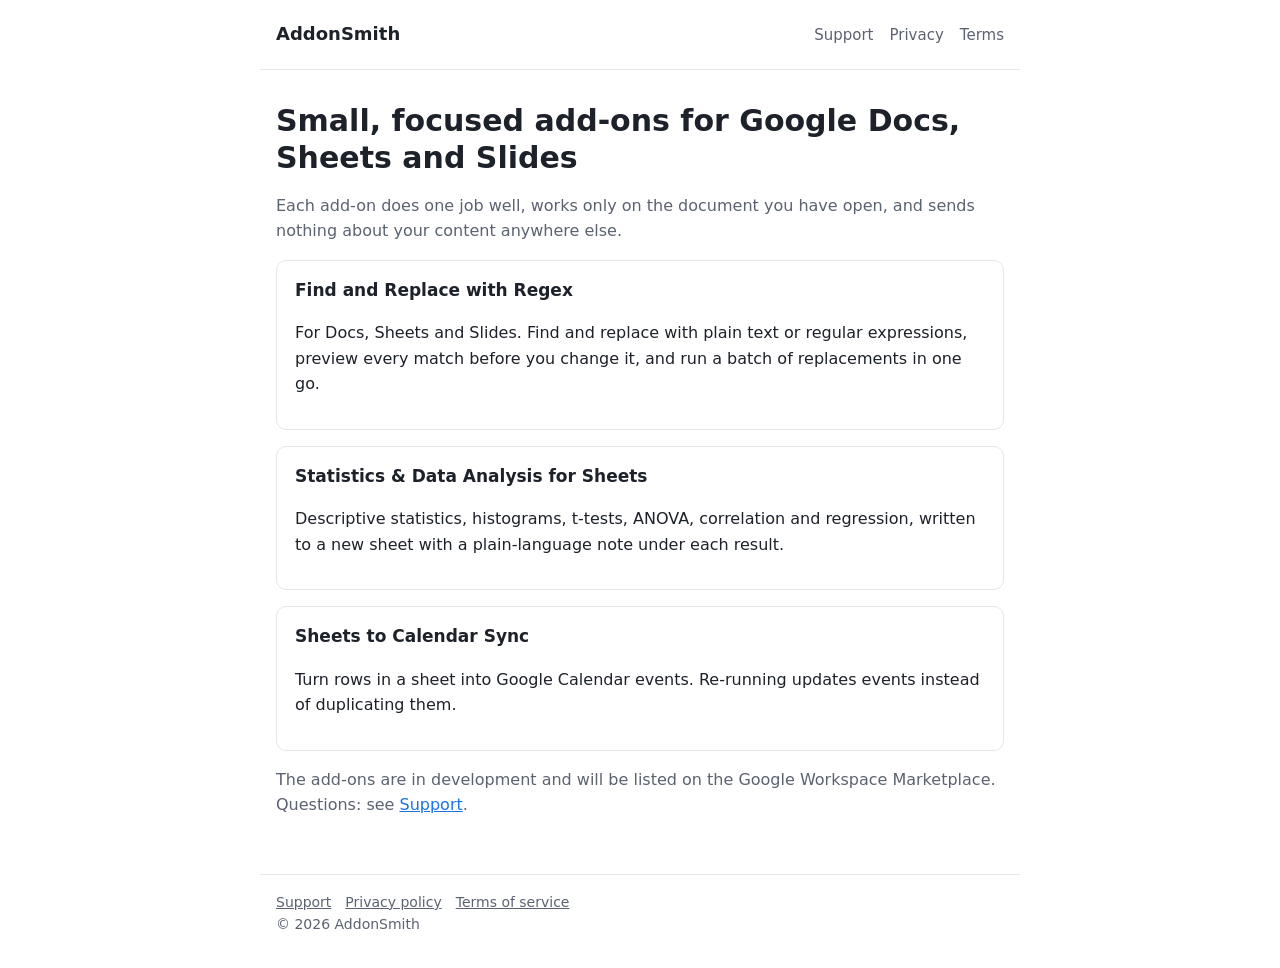
==== index.html @ ce29b54f "AddonSmith site: home, privacy, terms, support Co-Authored-By: Claude Opus 5.5 <noreply@anthropic.co" ====
<!doctype html>
<html lang="en">
<head>
<meta charset="utf-8">
<meta name="viewport" content="width=device-width, initial-scale=1">
<title>AddonSmith: add-ons for Google Docs, Sheets and Slides</title>
<meta name="description" content="AddonSmith makes small, focused add-ons for Google Docs, Sheets and Slides: find and replace with regex, statistics for Sheets, and Sheets to Calendar sync.">
<link rel="stylesheet" href="style.css">
</head>
<body>
<header>
  <a class="brand" href="./">AddonSmith</a>
  <nav><a href="support.html">Support</a><a href="privacy.html">Privacy</a><a href="terms.html">Terms</a></nav>
</header>
<main>
  <h1>Small, focused add-ons for Google Docs, Sheets and Slides</h1>
  <p class="muted">Each add-on does one job well, works only on the document you have open, and sends nothing about your
  content anywhere else.</p>

  <div class="card">
    <h3>Find and Replace with Regex</h3>
    <p>For Docs, Sheets and Slides. Find and replace with plain text or regular expressions, preview every match before
    you change it, and run a batch of replacements in one go.</p>
  </div>
  <div class="card">
    <h3>Statistics &amp; Data Analysis for Sheets</h3>
    <p>Descriptive statistics, histograms, t-tests, ANOVA, correlation and regression, written to a new sheet with a
    plain-language note under each result.</p>
  </div>
  <div class="card">
    <h3>Sheets to Calendar Sync</h3>
    <p>Turn rows in a sheet into Google Calendar events. Re-running updates events instead of duplicating them.</p>
  </div>

  <p class="muted">The add-ons are in development and will be listed on the Google Workspace Marketplace.
  Questions: see <a href="support.html">Support</a>.</p>
</main>
<footer>
  <a href="support.html">Support</a><a href="privacy.html">Privacy policy</a><a href="terms.html">Terms of service</a>
  <div>© 2026 AddonSmith</div>
</footer>
</body>
</html>
---- style.css ----
:root { --fg: #1d2129; --muted: #5b6270; --bg: #ffffff; --line: #e3e6eb; --accent: #1a73e8; }
@media (prefers-color-scheme: dark) { :root { --fg: #e8eaed; --muted: #a3a9b4; --bg: #15171a; --line: #2c3036; --accent: #8ab4f8; } }
* { box-sizing: border-box; }
body { margin: 0; background: var(--bg); color: var(--fg); font: 16px/1.6 system-ui, -apple-system, "Segoe UI", Roboto, sans-serif; }
header, main, footer { max-width: 760px; margin: 0 auto; padding: 0 16px; }
header { display: flex; justify-content: space-between; align-items: center; padding-top: 20px; padding-bottom: 20px; border-bottom: 1px solid var(--line); }
header a.brand { font-weight: 700; font-size: 18px; color: var(--fg); text-decoration: none; }
nav a { margin-left: 16px; color: var(--muted); text-decoration: none; font-size: 15px; }
nav a:hover, a { color: var(--accent); }
main { padding-top: 24px; padding-bottom: 40px; }
h1 { font-size: 30px; line-height: 1.25; margin: 8px 0 12px; }
h2 { font-size: 20px; margin-top: 32px; }
.muted { color: var(--muted); }
.card { border: 1px solid var(--line); border-radius: 10px; padding: 16px 18px; margin: 16px 0; }
.card h3 { margin: 0 0 6px; font-size: 17px; }
footer { border-top: 1px solid var(--line); padding-top: 16px; padding-bottom: 32px; font-size: 14px; color: var(--muted); }
footer a { color: var(--muted); margin-right: 14px; }
@media (max-width: 520px) { header { flex-direction: column; align-items: flex-start; gap: 8px; } nav a { margin: 0 14px 0 0; } }
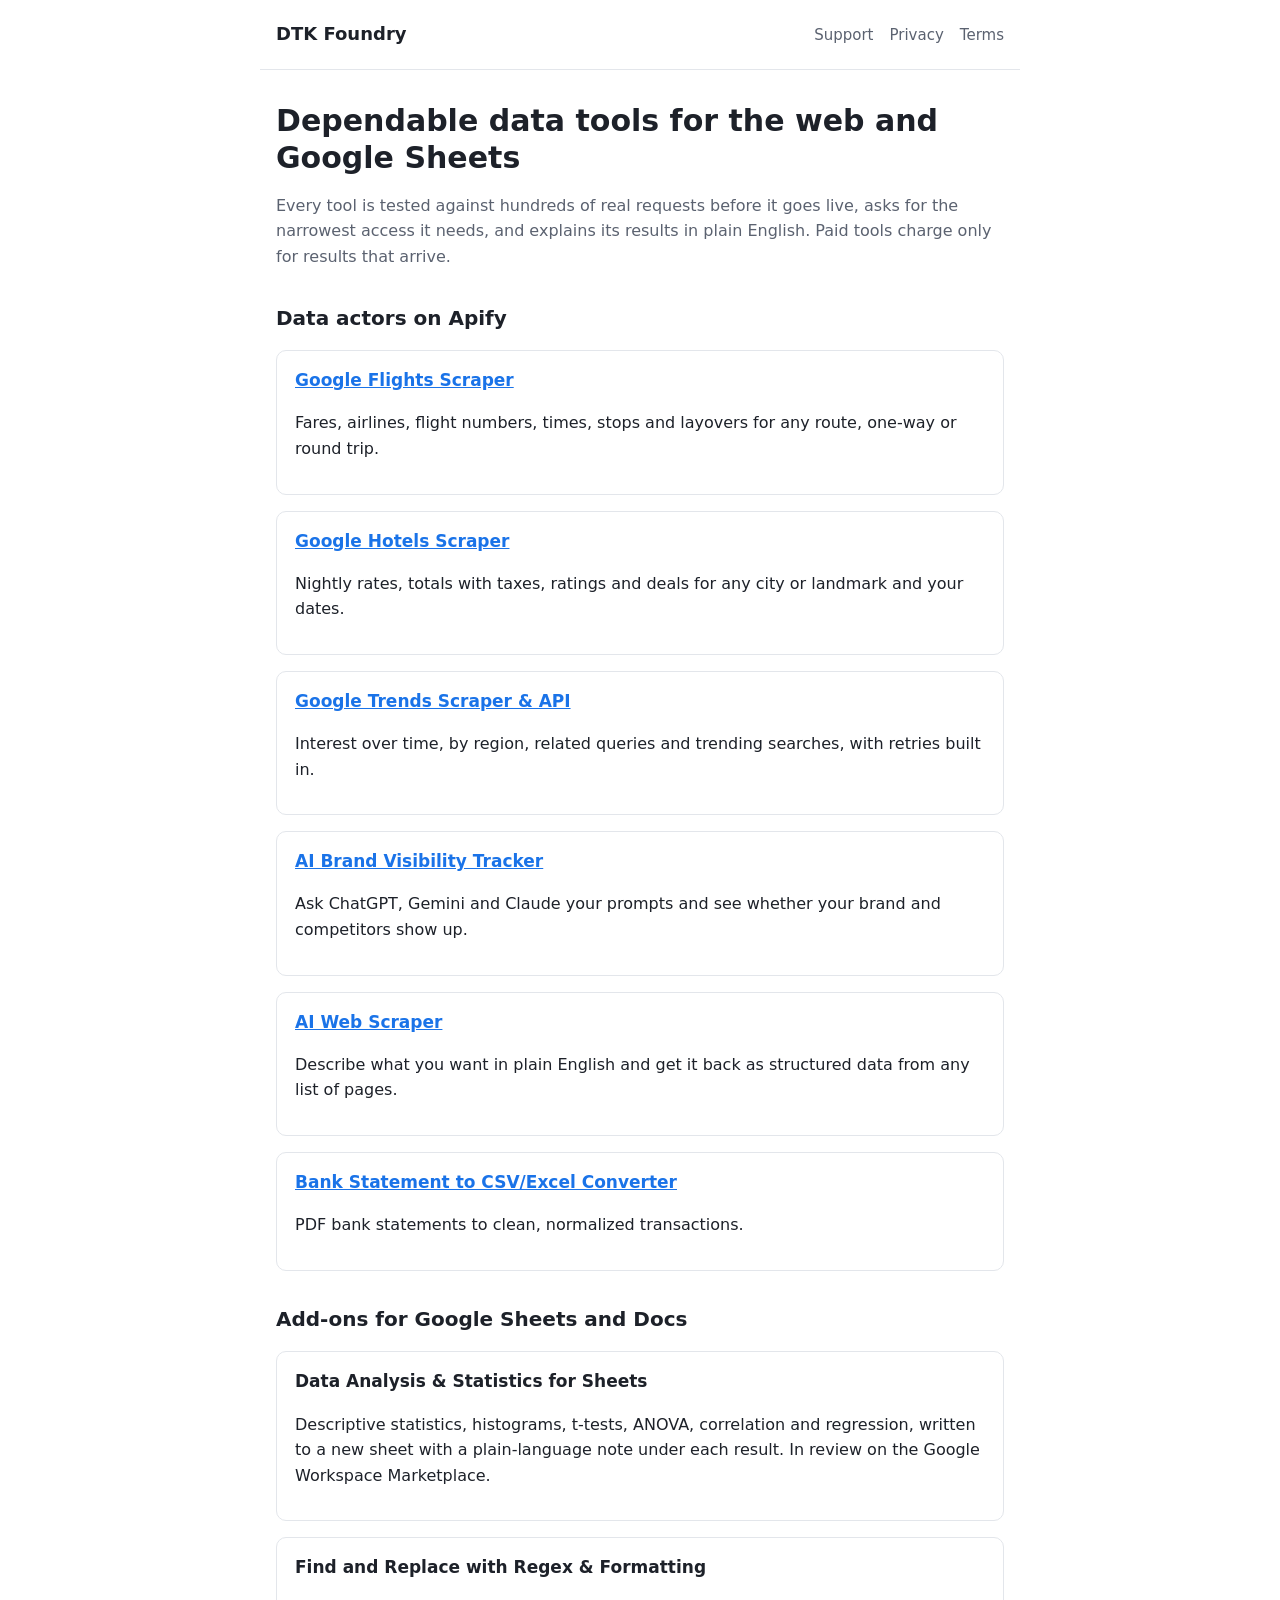
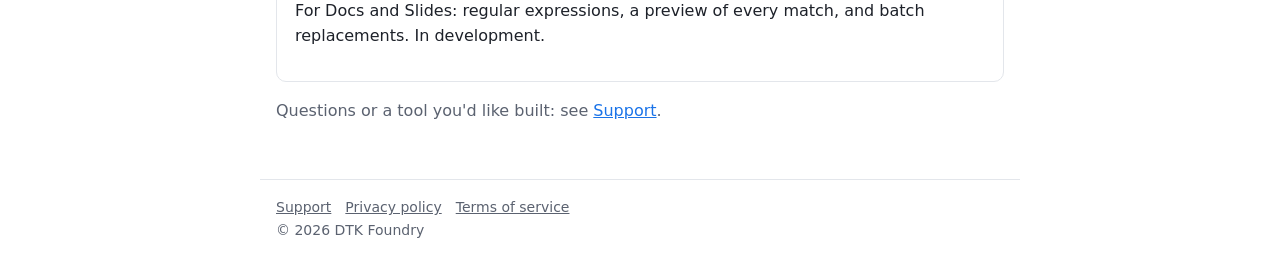
==== commit 870a0573: "Rebrand to DTK Foundry; custom domain dtkfoundry.com; add Apify actors Co-Authored-By: Claude Opus 5" ====
--- a/index.html
+++ b/index.html
@@ -3,41 +3,63 @@
 <head>
 <meta charset="utf-8">
 <meta name="viewport" content="width=device-width, initial-scale=1">
-<title>AddonSmith: add-ons for Google Docs, Sheets and Slides</title>
-<meta name="description" content="AddonSmith makes small, focused add-ons for Google Docs, Sheets and Slides: find and replace with regex, statistics for Sheets, and Sheets to Calendar sync.">
+<title>DTK Foundry: dependable data tools for the web and Google Sheets</title>
+<meta name="description" content="DTK Foundry builds dependable data tools: Apify actors for Google Flights, Hotels, Trends, AI answer tracking and bank statements, and add-ons for Google Sheets and Docs.">
+<link rel="canonical" href="https://dtkfoundry.com/">
 <link rel="stylesheet" href="style.css">
 </head>
 <body>
 <header>
-  <a class="brand" href="./">AddonSmith</a>
+  <a class="brand" href="./">DTK Foundry</a>
   <nav><a href="support.html">Support</a><a href="privacy.html">Privacy</a><a href="terms.html">Terms</a></nav>
 </header>
 <main>
-  <h1>Small, focused add-ons for Google Docs, Sheets and Slides</h1>
-  <p class="muted">Each add-on does one job well, works only on the document you have open, and sends nothing about your
-  content anywhere else.</p>
+  <h1>Dependable data tools for the web and Google Sheets</h1>
+  <p class="muted">Every tool is tested against hundreds of real requests before it goes live, asks for the narrowest
+  access it needs, and explains its results in plain English. Paid tools charge only for results that arrive.</p>
 
+  <h2>Data actors on Apify</h2>
   <div class="card">
-    <h3>Find and Replace with Regex</h3>
-    <p>For Docs, Sheets and Slides. Find and replace with plain text or regular expressions, preview every match before
-    you change it, and run a batch of replacements in one go.</p>
+    <h3><a href="https://apify.com/dtkfoundry/google-flights-prices">Google Flights Scraper</a></h3>
+    <p>Fares, airlines, flight numbers, times, stops and layovers for any route, one-way or round trip.</p>
   </div>
   <div class="card">
-    <h3>Statistics &amp; Data Analysis for Sheets</h3>
-    <p>Descriptive statistics, histograms, t-tests, ANOVA, correlation and regression, written to a new sheet with a
-    plain-language note under each result.</p>
+    <h3><a href="https://apify.com/dtkfoundry/google-hotels-prices">Google Hotels Scraper</a></h3>
+    <p>Nightly rates, totals with taxes, ratings and deals for any city or landmark and your dates.</p>
   </div>
   <div class="card">
-    <h3>Sheets to Calendar Sync</h3>
-    <p>Turn rows in a sheet into Google Calendar events. Re-running updates events instead of duplicating them.</p>
+    <h3><a href="https://apify.com/dtkfoundry/google-trends-api">Google Trends Scraper &amp; API</a></h3>
+    <p>Interest over time, by region, related queries and trending searches, with retries built in.</p>
+  </div>
+  <div class="card">
+    <h3><a href="https://apify.com/dtkfoundry/ai-answer-engine-tracker">AI Brand Visibility Tracker</a></h3>
+    <p>Ask ChatGPT, Gemini and Claude your prompts and see whether your brand and competitors show up.</p>
+  </div>
+  <div class="card">
+    <h3><a href="https://apify.com/dtkfoundry/ai-page-extractor">AI Web Scraper</a></h3>
+    <p>Describe what you want in plain English and get it back as structured data from any list of pages.</p>
+  </div>
+  <div class="card">
+    <h3><a href="https://apify.com/dtkfoundry/bank-statement-converter">Bank Statement to CSV/Excel Converter</a></h3>
+    <p>PDF bank statements to clean, normalized transactions.</p>
   </div>
 
-  <p class="muted">The add-ons are in development and will be listed on the Google Workspace Marketplace.
-  Questions: see <a href="support.html">Support</a>.</p>
+  <h2>Add-ons for Google Sheets and Docs</h2>
+  <div class="card">
+    <h3>Data Analysis &amp; Statistics for Sheets</h3>
+    <p>Descriptive statistics, histograms, t-tests, ANOVA, correlation and regression, written to a new sheet with a
+    plain-language note under each result. In review on the Google Workspace Marketplace.</p>
+  </div>
+  <div class="card">
+    <h3>Find and Replace with Regex &amp; Formatting</h3>
+    <p>For Docs and Slides: regular expressions, a preview of every match, and batch replacements. In development.</p>
+  </div>
+
+  <p class="muted">Questions or a tool you'd like built: see <a href="support.html">Support</a>.</p>
 </main>
 <footer>
   <a href="support.html">Support</a><a href="privacy.html">Privacy policy</a><a href="terms.html">Terms of service</a>
-  <div>© 2026 AddonSmith</div>
+  <div>© 2026 DTK Foundry</div>
 </footer>
 </body>
 </html>
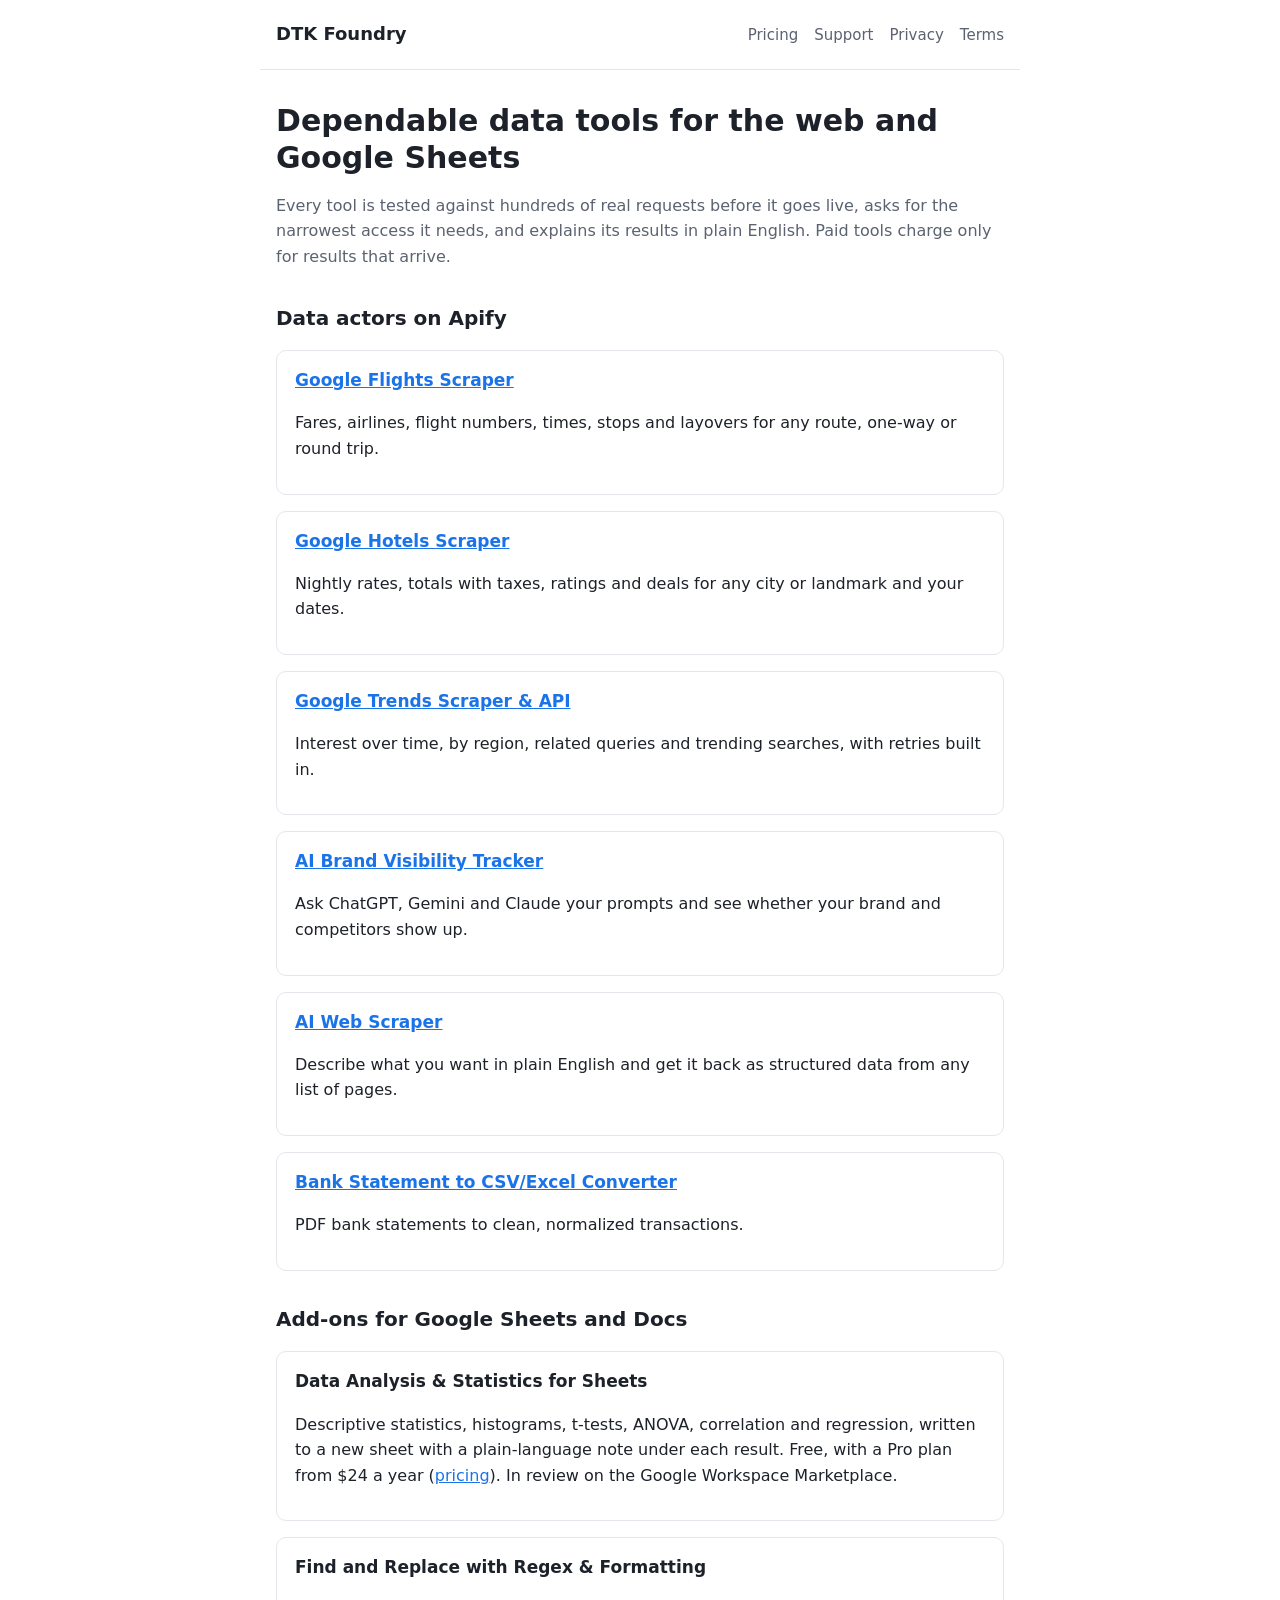
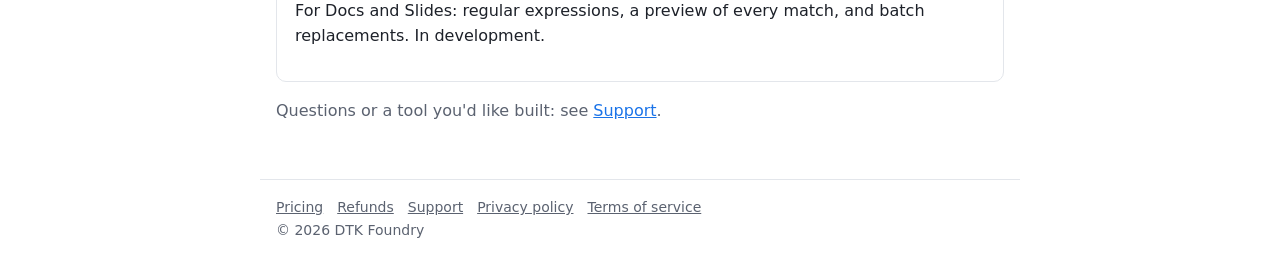
==== commit afb6a869: "Pricing and refunds pages; terms rewrite (Texas law, lifetime shutdown refund); Stripe/Link replaces" ====
--- a/index.html
+++ b/index.html
@@ -6,12 +6,14 @@
 <title>DTK Foundry: dependable data tools for the web and Google Sheets</title>
 <meta name="description" content="DTK Foundry builds dependable data tools: Apify actors for Google Flights, Hotels, Trends, AI answer tracking and bank statements, and add-ons for Google Sheets and Docs.">
 <link rel="canonical" href="https://dtkfoundry.com/">
+<link rel="icon" type="image/png" href="favicon-32.png">
+<link rel="apple-touch-icon" href="apple-touch-icon.png">
 <link rel="stylesheet" href="style.css">
 </head>
 <body>
 <header>
   <a class="brand" href="./">DTK Foundry</a>
-  <nav><a href="support.html">Support</a><a href="privacy.html">Privacy</a><a href="terms.html">Terms</a></nav>
+  <nav><a href="pricing.html">Pricing</a><a href="support.html">Support</a><a href="privacy.html">Privacy</a><a href="terms.html">Terms</a></nav>
 </header>
 <main>
   <h1>Dependable data tools for the web and Google Sheets</h1>
@@ -48,7 +50,8 @@
   <div class="card">
     <h3>Data Analysis &amp; Statistics for Sheets</h3>
     <p>Descriptive statistics, histograms, t-tests, ANOVA, correlation and regression, written to a new sheet with a
-    plain-language note under each result. In review on the Google Workspace Marketplace.</p>
+    plain-language note under each result. Free, with a Pro plan from $24 a year (<a href="pricing.html">pricing</a>).
+    In review on the Google Workspace Marketplace.</p>
   </div>
   <div class="card">
     <h3>Find and Replace with Regex &amp; Formatting</h3>
@@ -58,7 +61,7 @@
   <p class="muted">Questions or a tool you'd like built: see <a href="support.html">Support</a>.</p>
 </main>
 <footer>
-  <a href="support.html">Support</a><a href="privacy.html">Privacy policy</a><a href="terms.html">Terms of service</a>
+  <a href="pricing.html">Pricing</a><a href="refunds.html">Refunds</a><a href="support.html">Support</a><a href="privacy.html">Privacy policy</a><a href="terms.html">Terms of service</a>
   <div>© 2026 DTK Foundry</div>
 </footer>
 </body>
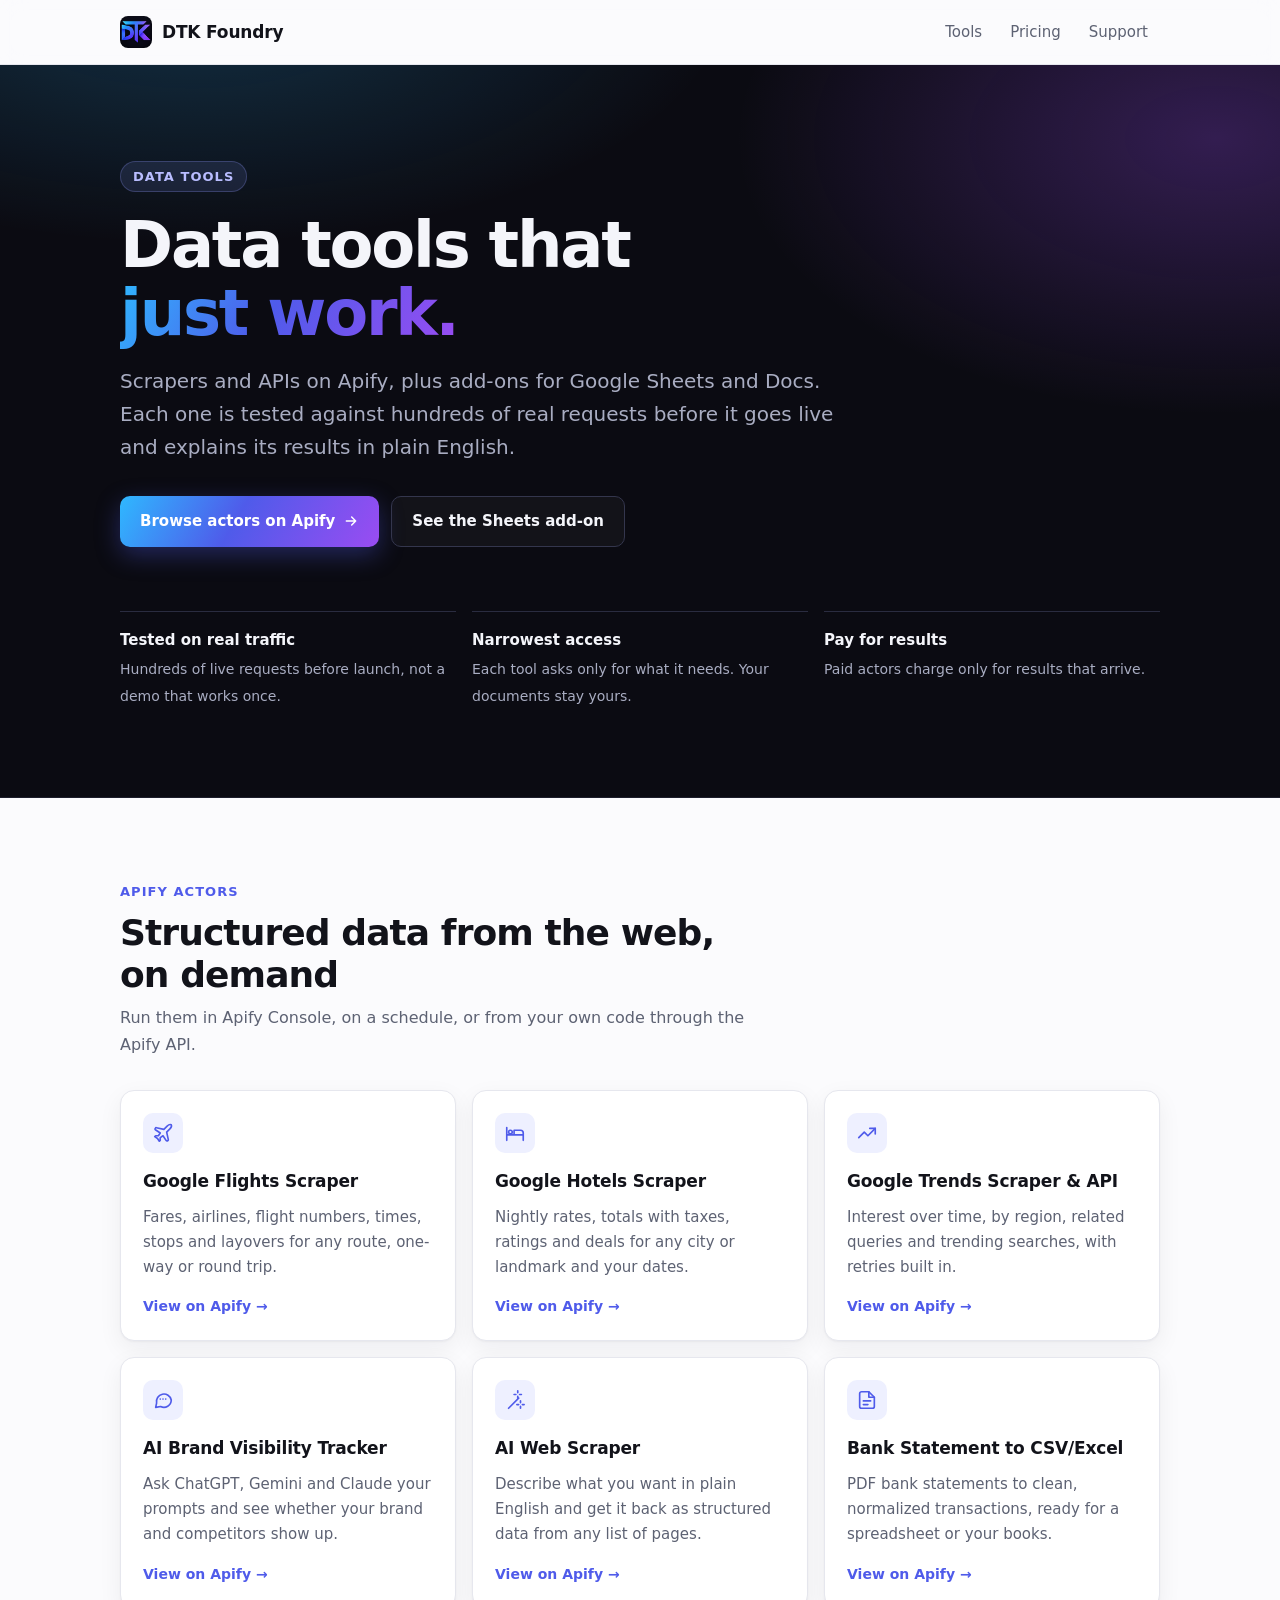
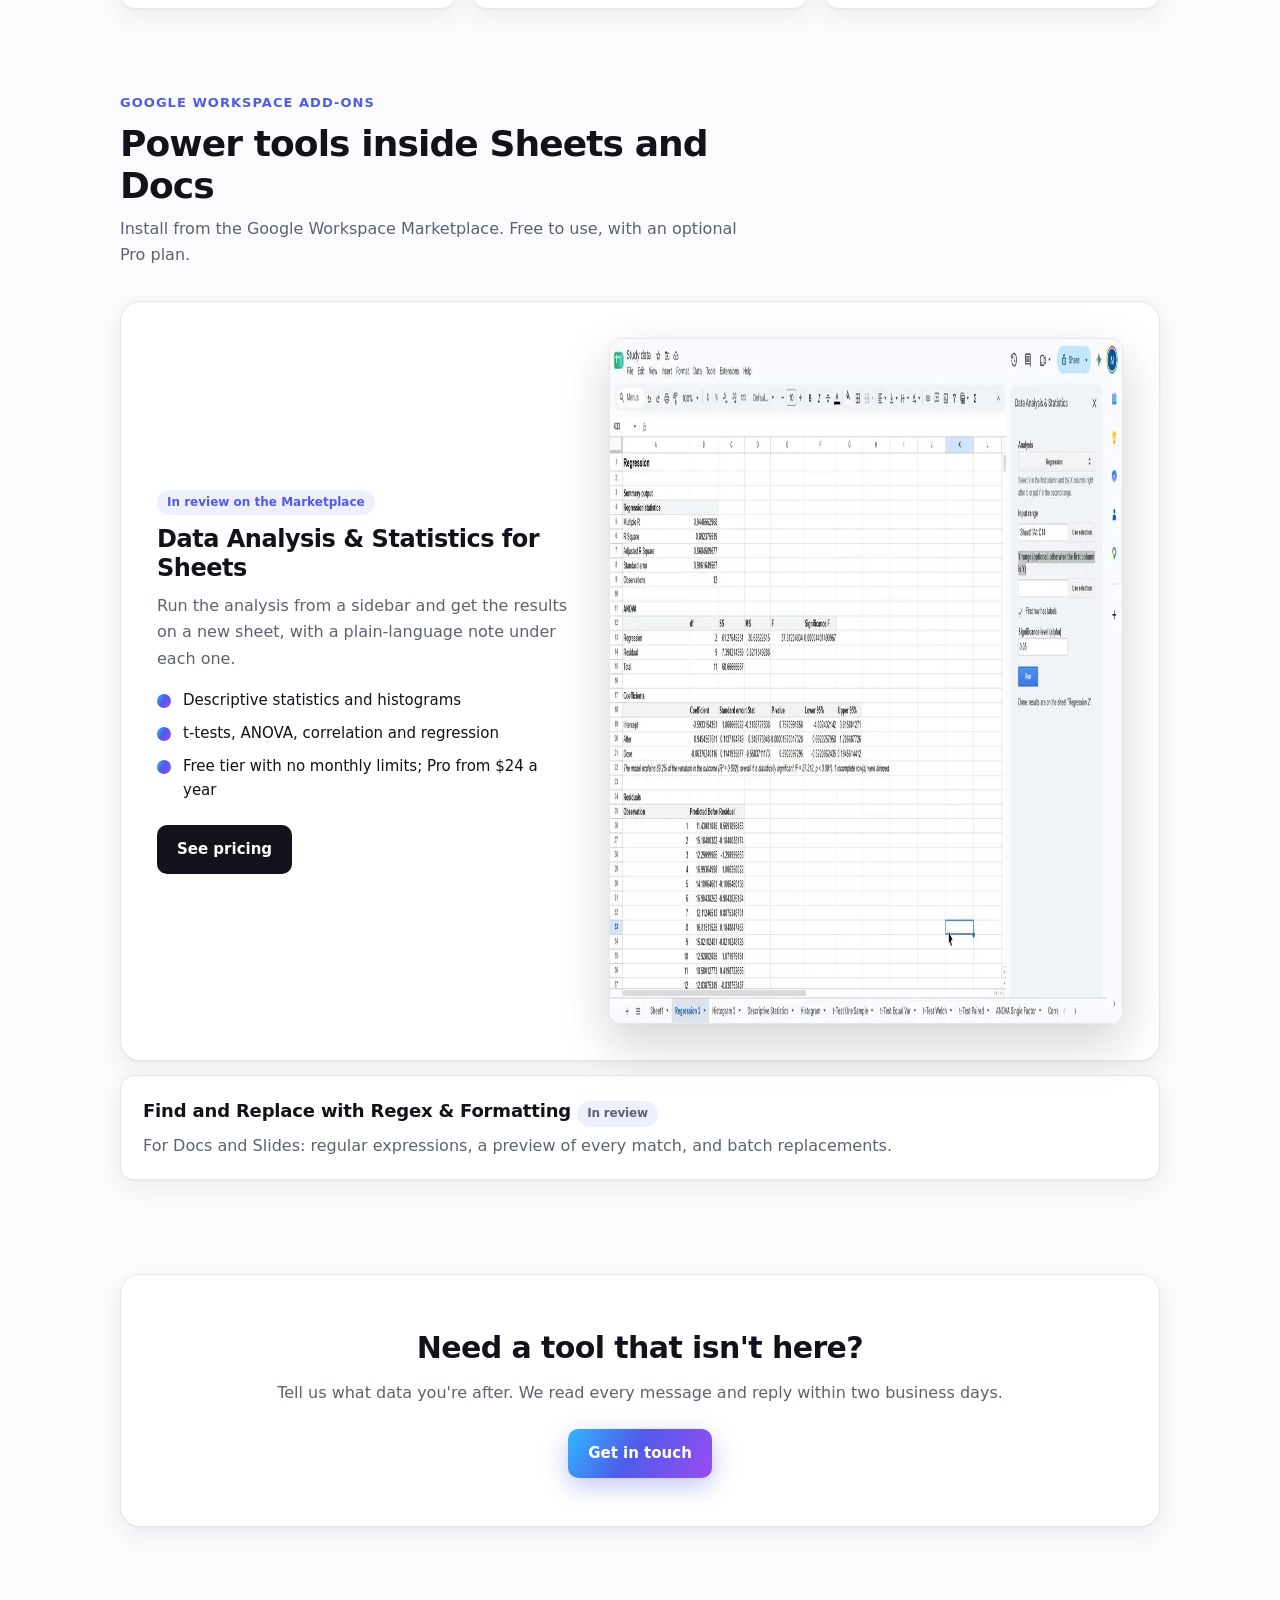
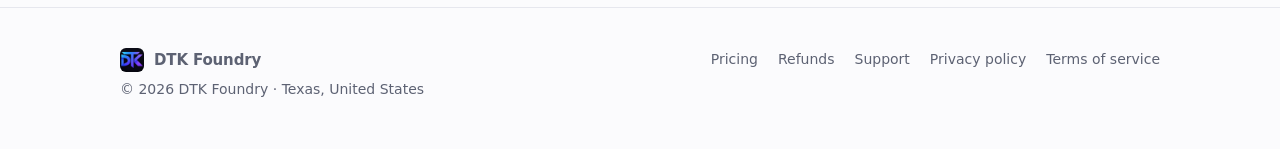
==== commit 836e66de: "Site redesign: brand gradient, hero, product grid, add-on showcase, plan cards Co-Authored-By: Claud" ====
--- a/index.html
+++ b/index.html
@@ -5,64 +5,141 @@
 <meta name="viewport" content="width=device-width, initial-scale=1">
 <title>DTK Foundry: dependable data tools for the web and Google Sheets</title>
 <meta name="description" content="DTK Foundry builds dependable data tools: Apify actors for Google Flights, Hotels, Trends, AI answer tracking and bank statements, and add-ons for Google Sheets and Docs.">
+<meta name="theme-color" content="#0b0b12">
 <link rel="canonical" href="https://dtkfoundry.com/">
 <link rel="icon" type="image/png" href="favicon-32.png">
 <link rel="apple-touch-icon" href="apple-touch-icon.png">
 <link rel="stylesheet" href="style.css">
 </head>
 <body>
-<header>
-  <a class="brand" href="./">DTK Foundry</a>
-  <nav><a href="pricing.html">Pricing</a><a href="support.html">Support</a><a href="privacy.html">Privacy</a><a href="terms.html">Terms</a></nav>
+<header class="site-header">
+  <div class="wrap">
+    <a class="brand" href="./"><img src="img/logo-mark.png" alt="" width="32" height="32"><span>DTK Foundry</span></a>
+    <nav class="site-nav"><a href="./#tools">Tools</a><a href="pricing.html">Pricing</a><a href="support.html">Support</a></nav>
+  </div>
 </header>
+
+<section class="hero">
+  <div class="wrap">
+    <span class="eyebrow">Data tools</span>
+    <h1>Data tools that <span class="grad-text">just work.</span></h1>
+    <p class="lead">Scrapers and APIs on Apify, plus add-ons for Google Sheets and Docs. Each one is tested against
+    hundreds of real requests before it goes live and explains its results in plain English.</p>
+    <div class="actions">
+      <a class="btn btn-primary" href="https://apify.com/dtkfoundry">Browse actors on Apify
+        <svg width="16" height="16" viewBox="0 0 24 24" fill="none" stroke="currentColor" stroke-width="2.2" stroke-linecap="round" stroke-linejoin="round" aria-hidden="true"><path d="M5 12h14M13 6l6 6-6 6"/></svg></a>
+      <a class="btn btn-ghost" href="#addons">See the Sheets add-on</a>
+    </div>
+    <div class="pillars">
+      <div class="pillar"><strong>Tested on real traffic</strong><span>Hundreds of live requests before launch, not a demo that works once.</span></div>
+      <div class="pillar"><strong>Narrowest access</strong><span>Each tool asks only for what it needs. Your documents stay yours.</span></div>
+      <div class="pillar"><strong>Pay for results</strong><span>Paid actors charge only for results that arrive.</span></div>
+    </div>
+  </div>
+</section>
+
 <main>
-  <h1>Dependable data tools for the web and Google Sheets</h1>
-  <p class="muted">Every tool is tested against hundreds of real requests before it goes live, asks for the narrowest
-  access it needs, and explains its results in plain English. Paid tools charge only for results that arrive.</p>
+  <section class="section" id="tools">
+    <div class="wrap">
+      <div class="section-head">
+        <span class="kicker">Apify actors</span>
+        <h2>Structured data from the web, on demand</h2>
+        <p>Run them in Apify Console, on a schedule, or from your own code through the Apify API.</p>
+      </div>
+      <div class="grid">
+        <a class="tile" href="https://apify.com/dtkfoundry/google-flights-prices">
+          <span class="icon"><svg viewBox="0 0 24 24" fill="none" stroke="currentColor" stroke-width="1.8" stroke-linecap="round" stroke-linejoin="round" aria-hidden="true"><path d="M17.8 19.2 16 11l3.5-3.5C21 6 21.5 4 21 3c-1-.5-3 0-4.5 1.5L13 8 4.8 6.2c-.5-.1-.9.1-1.1.5l-.3.5c-.2.5-.1 1 .3 1.3L9 12l-2 3H4l-1 1 3 2 2 3 1-1v-3l3-2 3.5 5.3c.3.4.8.5 1.3.3l.5-.2c.4-.3.6-.7.5-1.2z"/></svg></span>
+          <h3>Google Flights Scraper</h3>
+          <p>Fares, airlines, flight numbers, times, stops and layovers for any route, one-way or round trip.</p>
+          <span class="more">View on Apify →</span>
+        </a>
+        <a class="tile" href="https://apify.com/dtkfoundry/google-hotels-prices">
+          <span class="icon"><svg viewBox="0 0 24 24" fill="none" stroke="currentColor" stroke-width="1.8" stroke-linecap="round" stroke-linejoin="round" aria-hidden="true"><path d="M3 20V6M3 14h18v6M21 14v-2a3 3 0 0 0-3-3h-7v5"/><circle cx="7" cy="11" r="2"/></svg></span>
+          <h3>Google Hotels Scraper</h3>
+          <p>Nightly rates, totals with taxes, ratings and deals for any city or landmark and your dates.</p>
+          <span class="more">View on Apify →</span>
+        </a>
+        <a class="tile" href="https://apify.com/dtkfoundry/google-trends-api">
+          <span class="icon"><svg viewBox="0 0 24 24" fill="none" stroke="currentColor" stroke-width="1.8" stroke-linecap="round" stroke-linejoin="round" aria-hidden="true"><path d="M3 17l6-6 4 4 8-8"/><path d="M15 7h6v6"/></svg></span>
+          <h3>Google Trends Scraper &amp; API</h3>
+          <p>Interest over time, by region, related queries and trending searches, with retries built in.</p>
+          <span class="more">View on Apify →</span>
+        </a>
+        <a class="tile" href="https://apify.com/dtkfoundry/ai-answer-engine-tracker">
+          <span class="icon"><svg viewBox="0 0 24 24" fill="none" stroke="currentColor" stroke-width="1.8" stroke-linecap="round" stroke-linejoin="round" aria-hidden="true"><path d="M21 12a8 8 0 0 1-11.6 7.1L4 20l1-4.6A8 8 0 1 1 21 12z"/><path d="M9 11h.01M12 11h.01M15 11h.01"/></svg></span>
+          <h3>AI Brand Visibility Tracker</h3>
+          <p>Ask ChatGPT, Gemini and Claude your prompts and see whether your brand and competitors show up.</p>
+          <span class="more">View on Apify →</span>
+        </a>
+        <a class="tile" href="https://apify.com/dtkfoundry/ai-page-extractor">
+          <span class="icon"><svg viewBox="0 0 24 24" fill="none" stroke="currentColor" stroke-width="1.8" stroke-linecap="round" stroke-linejoin="round" aria-hidden="true"><path d="M15 4V2M15 10V8M11 6h2M17 6h2M5 21l11-11M18 13v2M18 19v2M16 17h-2M22 17h-2"/></svg></span>
+          <h3>AI Web Scraper</h3>
+          <p>Describe what you want in plain English and get it back as structured data from any list of pages.</p>
+          <span class="more">View on Apify →</span>
+        </a>
+        <a class="tile" href="https://apify.com/dtkfoundry/bank-statement-converter">
+          <span class="icon"><svg viewBox="0 0 24 24" fill="none" stroke="currentColor" stroke-width="1.8" stroke-linecap="round" stroke-linejoin="round" aria-hidden="true"><path d="M14 3H6a2 2 0 0 0-2 2v14a2 2 0 0 0 2 2h12a2 2 0 0 0 2-2V9z"/><path d="M14 3v6h6M8 13h8M8 17h5"/></svg></span>
+          <h3>Bank Statement to CSV/Excel</h3>
+          <p>PDF bank statements to clean, normalized transactions, ready for a spreadsheet or your books.</p>
+          <span class="more">View on Apify →</span>
+        </a>
+      </div>
+    </div>
+  </section>
 
-  <h2>Data actors on Apify</h2>
-  <div class="card">
-    <h3><a href="https://apify.com/dtkfoundry/google-flights-prices">Google Flights Scraper</a></h3>
-    <p>Fares, airlines, flight numbers, times, stops and layovers for any route, one-way or round trip.</p>
+  <section class="section" id="addons">
+    <div class="wrap">
+      <div class="section-head">
+        <span class="kicker">Google Workspace add-ons</span>
+        <h2>Power tools inside Sheets and Docs</h2>
+        <p>Install from the Google Workspace Marketplace. Free to use, with an optional Pro plan.</p>
+      </div>
+      <div class="feature">
+        <div>
+          <span class="badge">In review on the Marketplace</span>
+          <h3>Data Analysis &amp; Statistics for Sheets</h3>
+          <p>Run the analysis from a sidebar and get the results on a new sheet, with a plain-language note under
+          each one.</p>
+          <ul>
+            <li>Descriptive statistics and histograms</li>
+            <li>t-tests, ANOVA, correlation and regression</li>
+            <li>Free tier with no monthly limits; Pro from $24 a year</li>
+          </ul>
+          <div class="actions">
+            <a class="btn btn-solid" href="pricing.html">See pricing</a>
+          </div>
+        </div>
+        <div class="shot"><img src="img/stats-regression.webp" width="1280" height="684" loading="lazy"
+          alt="Regression results in Google Sheets with the Data Analysis & Statistics sidebar open"></div>
+      </div>
+      <div class="mini card">
+        <div>
+          <h3>Find and Replace with Regex &amp; Formatting <span class="badge dim">In review</span></h3>
+          <p>For Docs and Slides: regular expressions, a preview of every match, and batch replacements.</p>
+        </div>
+      </div>
+    </div>
+  </section>
+
+  <section class="section">
+    <div class="wrap">
+      <div class="cta">
+        <h2>Need a tool that isn't here?</h2>
+        <p>Tell us what data you're after. We read every message and reply within two business days.</p>
+        <a class="btn btn-primary" href="support.html">Get in touch</a>
+      </div>
+    </div>
+  </section>
+</main>
+
+<footer class="site-footer">
+  <div class="wrap">
+    <div>
+      <a class="brand" href="./"><img src="img/logo-mark.png" alt="" width="24" height="24">DTK Foundry</a>
+      <div>© 2026 DTK Foundry · Texas, United States</div>
+    </div>
+    <nav><a href="pricing.html">Pricing</a><a href="refunds.html">Refunds</a><a href="support.html">Support</a><a href="privacy.html">Privacy policy</a><a href="terms.html">Terms of service</a></nav>
   </div>
-  <div class="card">
-    <h3><a href="https://apify.com/dtkfoundry/google-hotels-prices">Google Hotels Scraper</a></h3>
-    <p>Nightly rates, totals with taxes, ratings and deals for any city or landmark and your dates.</p>
-  </div>
-  <div class="card">
-    <h3><a href="https://apify.com/dtkfoundry/google-trends-api">Google Trends Scraper &amp; API</a></h3>
-    <p>Interest over time, by region, related queries and trending searches, with retries built in.</p>
-  </div>
-  <div class="card">
-    <h3><a href="https://apify.com/dtkfoundry/ai-answer-engine-tracker">AI Brand Visibility Tracker</a></h3>
-    <p>Ask ChatGPT, Gemini and Claude your prompts and see whether your brand and competitors show up.</p>
-  </div>
-  <div class="card">
-    <h3><a href="https://apify.com/dtkfoundry/ai-page-extractor">AI Web Scraper</a></h3>
-    <p>Describe what you want in plain English and get it back as structured data from any list of pages.</p>
-  </div>
-  <div class="card">
-    <h3><a href="https://apify.com/dtkfoundry/bank-statement-converter">Bank Statement to CSV/Excel Converter</a></h3>
-    <p>PDF bank statements to clean, normalized transactions.</p>
-  </div>
-
-  <h2>Add-ons for Google Sheets and Docs</h2>
-  <div class="card">
-    <h3>Data Analysis &amp; Statistics for Sheets</h3>
-    <p>Descriptive statistics, histograms, t-tests, ANOVA, correlation and regression, written to a new sheet with a
-    plain-language note under each result. Free, with a Pro plan from $24 a year (<a href="pricing.html">pricing</a>).
-    In review on the Google Workspace Marketplace.</p>
-  </div>
-  <div class="card">
-    <h3>Find and Replace with Regex &amp; Formatting</h3>
-    <p>For Docs and Slides: regular expressions, a preview of every match, and batch replacements. In development.</p>
-  </div>
-
-  <p class="muted">Questions or a tool you'd like built: see <a href="support.html">Support</a>.</p>
-</main>
-<footer>
-  <a href="pricing.html">Pricing</a><a href="refunds.html">Refunds</a><a href="support.html">Support</a><a href="privacy.html">Privacy policy</a><a href="terms.html">Terms of service</a>
-  <div>© 2026 DTK Foundry</div>
 </footer>
 </body>
 </html>
--- a/style.css
+++ b/style.css
@@ -1,18 +1,146 @@
-:root { --fg: #1d2129; --muted: #5b6270; --bg: #ffffff; --line: #e3e6eb; --accent: #1a73e8; }
-@media (prefers-color-scheme: dark) { :root { --fg: #e8eaed; --muted: #a3a9b4; --bg: #15171a; --line: #2c3036; --accent: #8ab4f8; } }
+:root {
+  --bg: #fbfbfd; --surface: #ffffff; --fg: #12131a; --muted: #5d6273; --line: #e6e7ee;
+  --accent: #4f5bea; --accent-2: #8a4bf0; --accent-soft: #eef0ff;
+  --grad: linear-gradient(120deg, #2fb8ff 0%, #4f5bea 45%, #9a4cf2 100%);
+  --hero-bg: #0b0b12; --hero-fg: #f4f5fa; --hero-muted: #a9adc2;
+  --shadow: 0 1px 2px rgba(18, 19, 26, .04), 0 8px 24px rgba(18, 19, 26, .06);
+  --radius: 14px; --wide: 1080px; --narrow: 720px;
+}
+@media (prefers-color-scheme: dark) {
+  :root {
+    --bg: #0b0b12; --surface: #13141d; --fg: #ececf3; --muted: #9a9eb3; --line: #24263a;
+    --accent: #8f98ff; --accent-2: #b58cff; --accent-soft: #1b1d33;
+    --shadow: 0 1px 2px rgba(0, 0, 0, .3), 0 8px 24px rgba(0, 0, 0, .35);
+  }
+}
 * { box-sizing: border-box; }
-body { margin: 0; background: var(--bg); color: var(--fg); font: 16px/1.6 system-ui, -apple-system, "Segoe UI", Roboto, sans-serif; }
-header, main, footer { max-width: 760px; margin: 0 auto; padding: 0 16px; }
-header { display: flex; justify-content: space-between; align-items: center; padding-top: 20px; padding-bottom: 20px; border-bottom: 1px solid var(--line); }
-header a.brand { font-weight: 700; font-size: 18px; color: var(--fg); text-decoration: none; }
-nav a { margin-left: 16px; color: var(--muted); text-decoration: none; font-size: 15px; }
-nav a:hover, a { color: var(--accent); }
-main { padding-top: 24px; padding-bottom: 40px; }
-h1 { font-size: 30px; line-height: 1.25; margin: 8px 0 12px; }
-h2 { font-size: 20px; margin-top: 32px; }
+html { -webkit-text-size-adjust: 100%; }
+body {
+  margin: 0; background: var(--bg); color: var(--fg);
+  font: 16px/1.65 ui-sans-serif, system-ui, -apple-system, "Segoe UI", Roboto, "Helvetica Neue", sans-serif;
+  -webkit-font-smoothing: antialiased;
+}
+a { color: var(--accent); text-underline-offset: 3px; }
+img { max-width: 100%; display: block; }
+.wrap { max-width: var(--wide); margin: 0 auto; padding: 0 20px; }
+
+/* Header */
+.site-header {
+  position: sticky; top: 0; z-index: 10; background: color-mix(in srgb, var(--bg) 82%, transparent);
+  backdrop-filter: saturate(160%) blur(12px); -webkit-backdrop-filter: saturate(160%) blur(12px);
+  border-bottom: 1px solid var(--line);
+}
+.site-header .wrap { display: flex; align-items: center; justify-content: space-between; height: 64px; gap: 16px; }
+.brand { display: flex; align-items: center; gap: 10px; color: var(--fg); text-decoration: none; font-weight: 700; letter-spacing: -.01em; font-size: 17px; }
+.brand img { width: 32px; height: 32px; border-radius: 8px; }
+.site-nav { display: flex; gap: 4px; }
+.site-nav a { color: var(--muted); text-decoration: none; font-size: 15px; padding: 6px 12px; border-radius: 8px; }
+.site-nav a:hover { color: var(--fg); background: var(--accent-soft); }
+.site-nav a[aria-current="page"] { color: var(--fg); font-weight: 600; }
+
+/* Home hero (always dark, matches the logo) */
+.hero {
+  background: radial-gradient(900px 420px at 15% -10%, rgba(47, 184, 255, .22), transparent 60%),
+              radial-gradient(800px 460px at 95% 10%, rgba(154, 76, 242, .28), transparent 60%), var(--hero-bg);
+  color: var(--hero-fg); padding: 96px 0 88px; border-bottom: 1px solid #1d1e2c;
+}
+.eyebrow { display: inline-block; font-size: 13px; font-weight: 600; letter-spacing: .08em; text-transform: uppercase; color: #b9bdff; background: rgba(143, 152, 255, .12); border: 1px solid rgba(143, 152, 255, .25); padding: 4px 12px; border-radius: 999px; }
+.hero h1 { font-size: clamp(36px, 6vw, 64px); line-height: 1.05; letter-spacing: -.035em; margin: 20px 0 18px; max-width: 14ch; }
+.grad-text { background: var(--grad); -webkit-background-clip: text; background-clip: text; color: transparent; }
+.hero p.lead { font-size: clamp(17px, 2.2vw, 20px); color: var(--hero-muted); max-width: 58ch; margin: 0 0 32px; }
+.actions { display: flex; flex-wrap: wrap; gap: 12px; }
+.btn { display: inline-flex; align-items: center; gap: 8px; font-weight: 600; font-size: 15px; text-decoration: none; padding: 12px 20px; border-radius: 10px; transition: transform .15s ease, box-shadow .15s ease; }
+.btn:hover { transform: translateY(-1px); }
+.btn-primary { background: var(--grad); color: #fff; box-shadow: 0 8px 24px rgba(79, 91, 234, .35); }
+.btn-ghost { color: var(--hero-fg); border: 1px solid #34364d; background: rgba(255, 255, 255, .03); }
+.btn-ghost:hover { border-color: #5a5d80; }
+
+.pillars { display: grid; grid-template-columns: repeat(3, 1fr); gap: 16px; margin-top: 64px; }
+.pillar { border-top: 1px solid #2a2c40; padding-top: 16px; }
+.pillar strong { display: block; color: var(--hero-fg); font-size: 15px; margin-bottom: 4px; }
+.pillar span { color: var(--hero-muted); font-size: 14px; }
+
+/* Sections */
+.section { padding: 80px 0; }
+.section + .section { padding-top: 0; }
+.section-head { max-width: 640px; margin-bottom: 32px; }
+.section-head .kicker { font-size: 13px; font-weight: 700; letter-spacing: .08em; text-transform: uppercase; color: var(--accent); }
+.section-head h2 { font-size: clamp(26px, 3.6vw, 36px); line-height: 1.15; letter-spacing: -.025em; margin: 8px 0 10px; }
+.section-head p { color: var(--muted); margin: 0; }
+
+.grid { display: grid; grid-template-columns: repeat(3, 1fr); gap: 16px; }
+.tile {
+  display: flex; flex-direction: column; gap: 10px; background: var(--surface); border: 1px solid var(--line);
+  border-radius: var(--radius); padding: 22px; text-decoration: none; color: inherit; box-shadow: var(--shadow);
+  transition: transform .15s ease, border-color .15s ease;
+}
+a.tile:hover { transform: translateY(-2px); border-color: color-mix(in srgb, var(--accent) 45%, var(--line)); }
+.tile .icon { width: 40px; height: 40px; border-radius: 10px; display: grid; place-items: center; background: var(--accent-soft); color: var(--accent); }
+.tile .icon svg { width: 22px; height: 22px; }
+.tile h3 { margin: 4px 0 0; font-size: 17px; letter-spacing: -.01em; }
+.tile p { margin: 0; color: var(--muted); font-size: 15px; }
+.tile .more { margin-top: auto; padding-top: 6px; font-size: 14px; font-weight: 600; color: var(--accent); }
+
+/* Add-on feature */
+.feature { display: grid; grid-template-columns: 1fr 1.25fr; gap: 40px; align-items: center; background: var(--surface); border: 1px solid var(--line); border-radius: 20px; padding: 36px; box-shadow: var(--shadow); }
+.feature h3 { font-size: 24px; letter-spacing: -.02em; margin: 10px 0 10px; line-height: 1.2; }
+.feature p { color: var(--muted); margin: 0 0 16px; }
+.feature ul { margin: 0 0 22px; padding: 0; list-style: none; display: grid; gap: 8px; }
+.feature li { padding-left: 26px; position: relative; font-size: 15px; }
+.feature li::before { content: ""; position: absolute; left: 0; top: 6px; width: 14px; height: 14px; border-radius: 50%; background: var(--grad); }
+.shot { border-radius: 12px; overflow: hidden; border: 1px solid var(--line); box-shadow: 0 20px 50px rgba(18, 19, 26, .18); }
+.badge { display: inline-block; font-size: 12px; font-weight: 600; padding: 3px 10px; border-radius: 999px; background: var(--accent-soft); color: var(--accent); }
+.badge.dim { color: var(--muted); }
+.btn-solid { background: var(--fg); color: var(--bg); }
+.text-link { font-weight: 600; font-size: 15px; text-decoration: none; }
+.mini { margin-top: 16px; display: flex; gap: 16px; align-items: flex-start; }
+
+.cta { text-align: center; background: var(--surface); border: 1px solid var(--line); border-radius: 20px; padding: 48px 24px; box-shadow: var(--shadow); }
+.cta h2 { font-size: clamp(24px, 3vw, 30px); letter-spacing: -.02em; margin: 0 0 8px; }
+.cta p { color: var(--muted); margin: 0 0 22px; }
+
+/* Inner pages */
+.page-head { border-bottom: 1px solid var(--line); background: linear-gradient(180deg, var(--accent-soft), transparent); }
+.page-head .wrap { max-width: var(--narrow); padding-top: 56px; padding-bottom: 36px; }
+.page-head h1 { font-size: clamp(32px, 5vw, 44px); letter-spacing: -.03em; line-height: 1.1; margin: 0 0 8px; }
+.page-head p { margin: 0; color: var(--muted); }
+.prose.wide, .page-head.wide .wrap { max-width: 980px; }
+.prose { max-width: var(--narrow); margin: 0 auto; padding: 24px 20px 72px; }
+.prose h2 { font-size: 21px; letter-spacing: -.015em; margin: 40px 0 10px; scroll-margin-top: 80px; }
+.prose h3 { font-size: 17px; }
+.prose li { margin: 4px 0; }
 .muted { color: var(--muted); }
-.card { border: 1px solid var(--line); border-radius: 10px; padding: 16px 18px; margin: 16px 0; }
-.card h3 { margin: 0 0 6px; font-size: 17px; }
-footer { border-top: 1px solid var(--line); padding-top: 16px; padding-bottom: 32px; font-size: 14px; color: var(--muted); }
-footer a { color: var(--muted); margin-right: 14px; }
-@media (max-width: 520px) { header { flex-direction: column; align-items: flex-start; gap: 8px; } nav a { margin: 0 14px 0 0; } }
+.card { background: var(--surface); border: 1px solid var(--line); border-radius: var(--radius); padding: 20px 22px; margin: 14px 0; box-shadow: var(--shadow); }
+.card h3 { margin: 0 0 6px; font-size: 18px; letter-spacing: -.01em; }
+.card p { margin: 0; color: var(--muted); }
+.plans { display: grid; grid-template-columns: repeat(3, 1fr); gap: 14px; margin: 18px 0; }
+.plans .card { margin: 0; display: flex; flex-direction: column; }
+.plans .card.featured { border: 1px solid transparent; background: linear-gradient(var(--surface), var(--surface)) padding-box, var(--grad) border-box; }
+.price { font-size: 30px; font-weight: 700; letter-spacing: -.02em; color: var(--fg); margin: 2px 0 8px; }
+.price small { font-size: 14px; font-weight: 500; color: var(--muted); letter-spacing: 0; }
+
+/* Footer */
+.site-footer { border-top: 1px solid var(--line); padding: 40px 0 48px; font-size: 14px; color: var(--muted); }
+.site-footer .wrap { display: flex; justify-content: space-between; gap: 24px; flex-wrap: wrap; align-items: flex-start; }
+.site-footer .brand { font-size: 15px; margin-bottom: 6px; }
+.site-footer .brand img { width: 24px; height: 24px; border-radius: 6px; }
+.site-footer nav { display: flex; flex-wrap: wrap; gap: 6px 20px; }
+.site-footer a { color: var(--muted); text-decoration: none; }
+.site-footer a:hover { color: var(--fg); }
+
+@media (max-width: 860px) {
+  .grid, .plans { grid-template-columns: 1fr 1fr; }
+  .feature { grid-template-columns: 1fr; padding: 24px; }
+}
+@media (max-width: 600px) {
+  .wrap { padding: 0 16px; }
+  .site-header .wrap { height: 56px; }
+  .brand span { display: none; }
+  .site-nav a { padding: 6px 8px; font-size: 14px; }
+  .hero { padding: 64px 0 56px; }
+  .pillars, .grid, .plans { grid-template-columns: 1fr; }
+  .pillars { margin-top: 40px; }
+  .section { padding: 56px 0; }
+  .prose { padding: 16px 16px 56px; }
+}
+@media (prefers-reduced-motion: reduce) { .btn, .tile { transition: none; } }
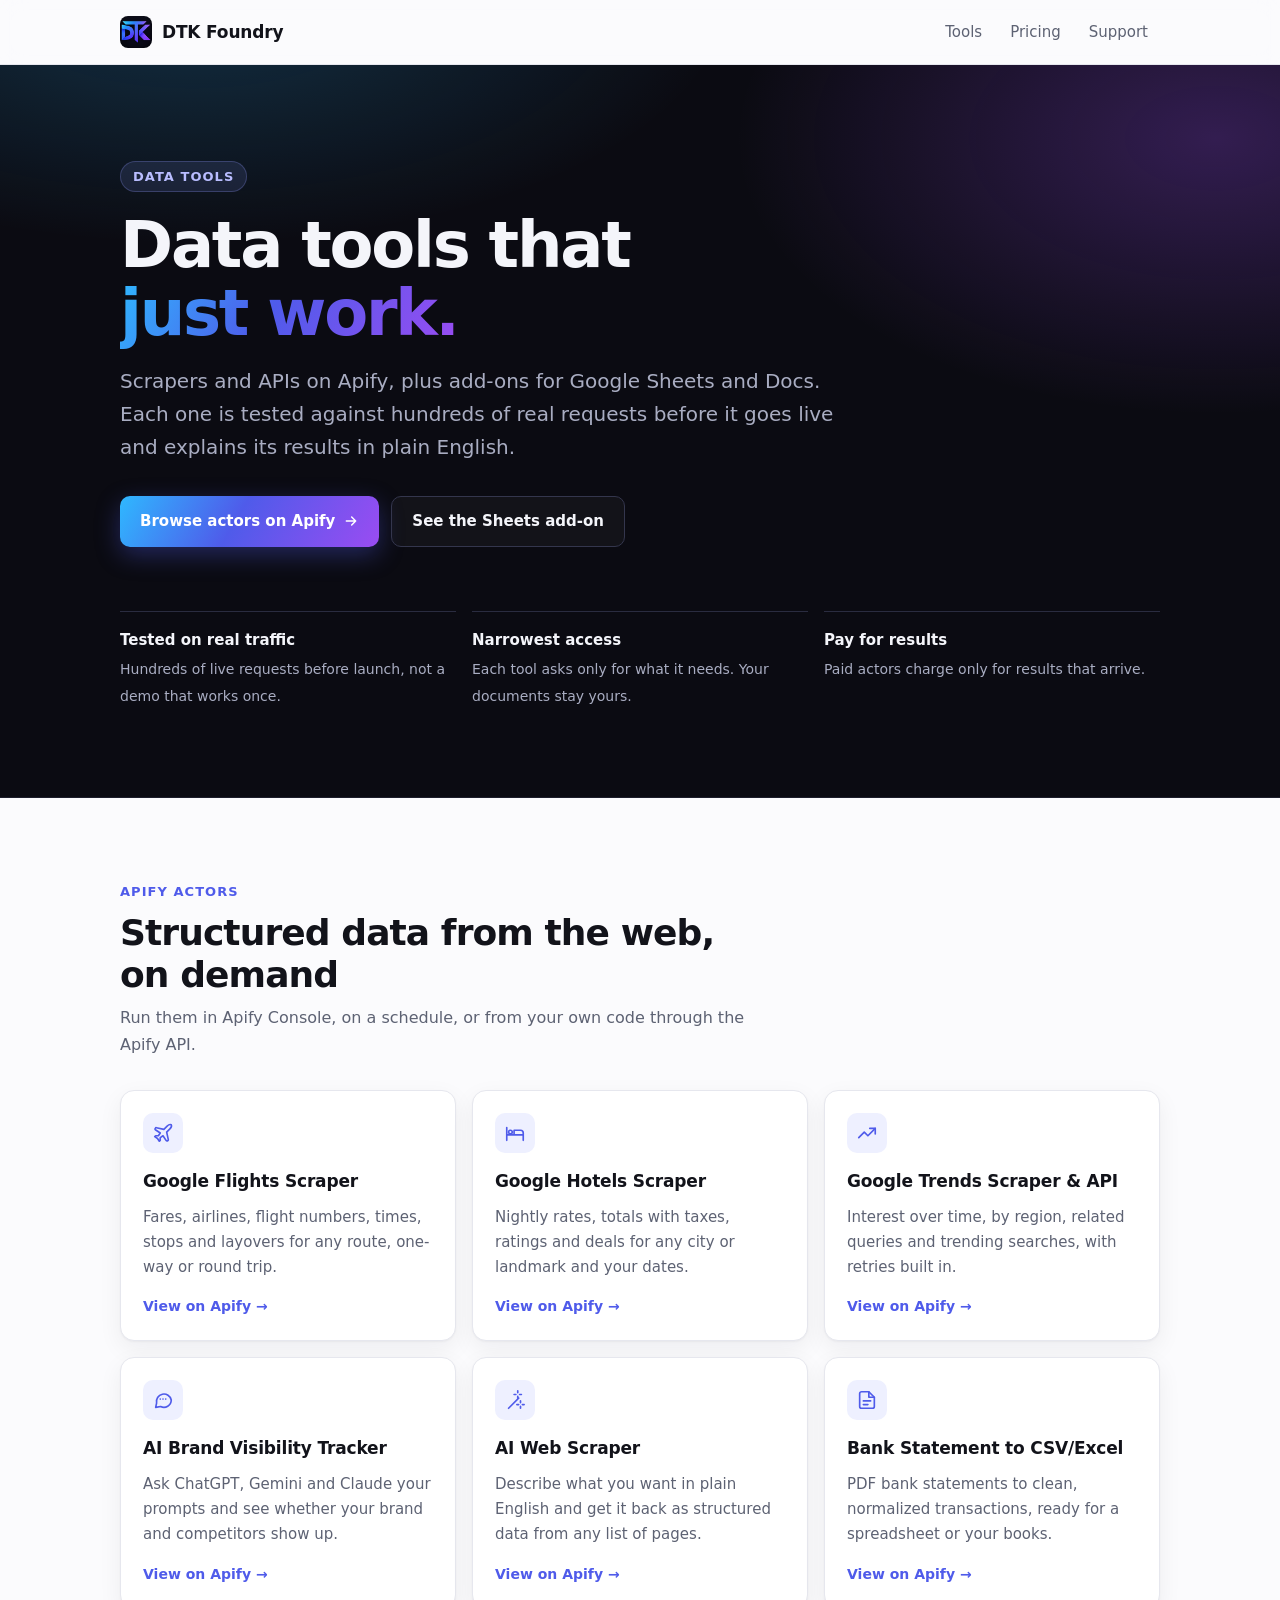
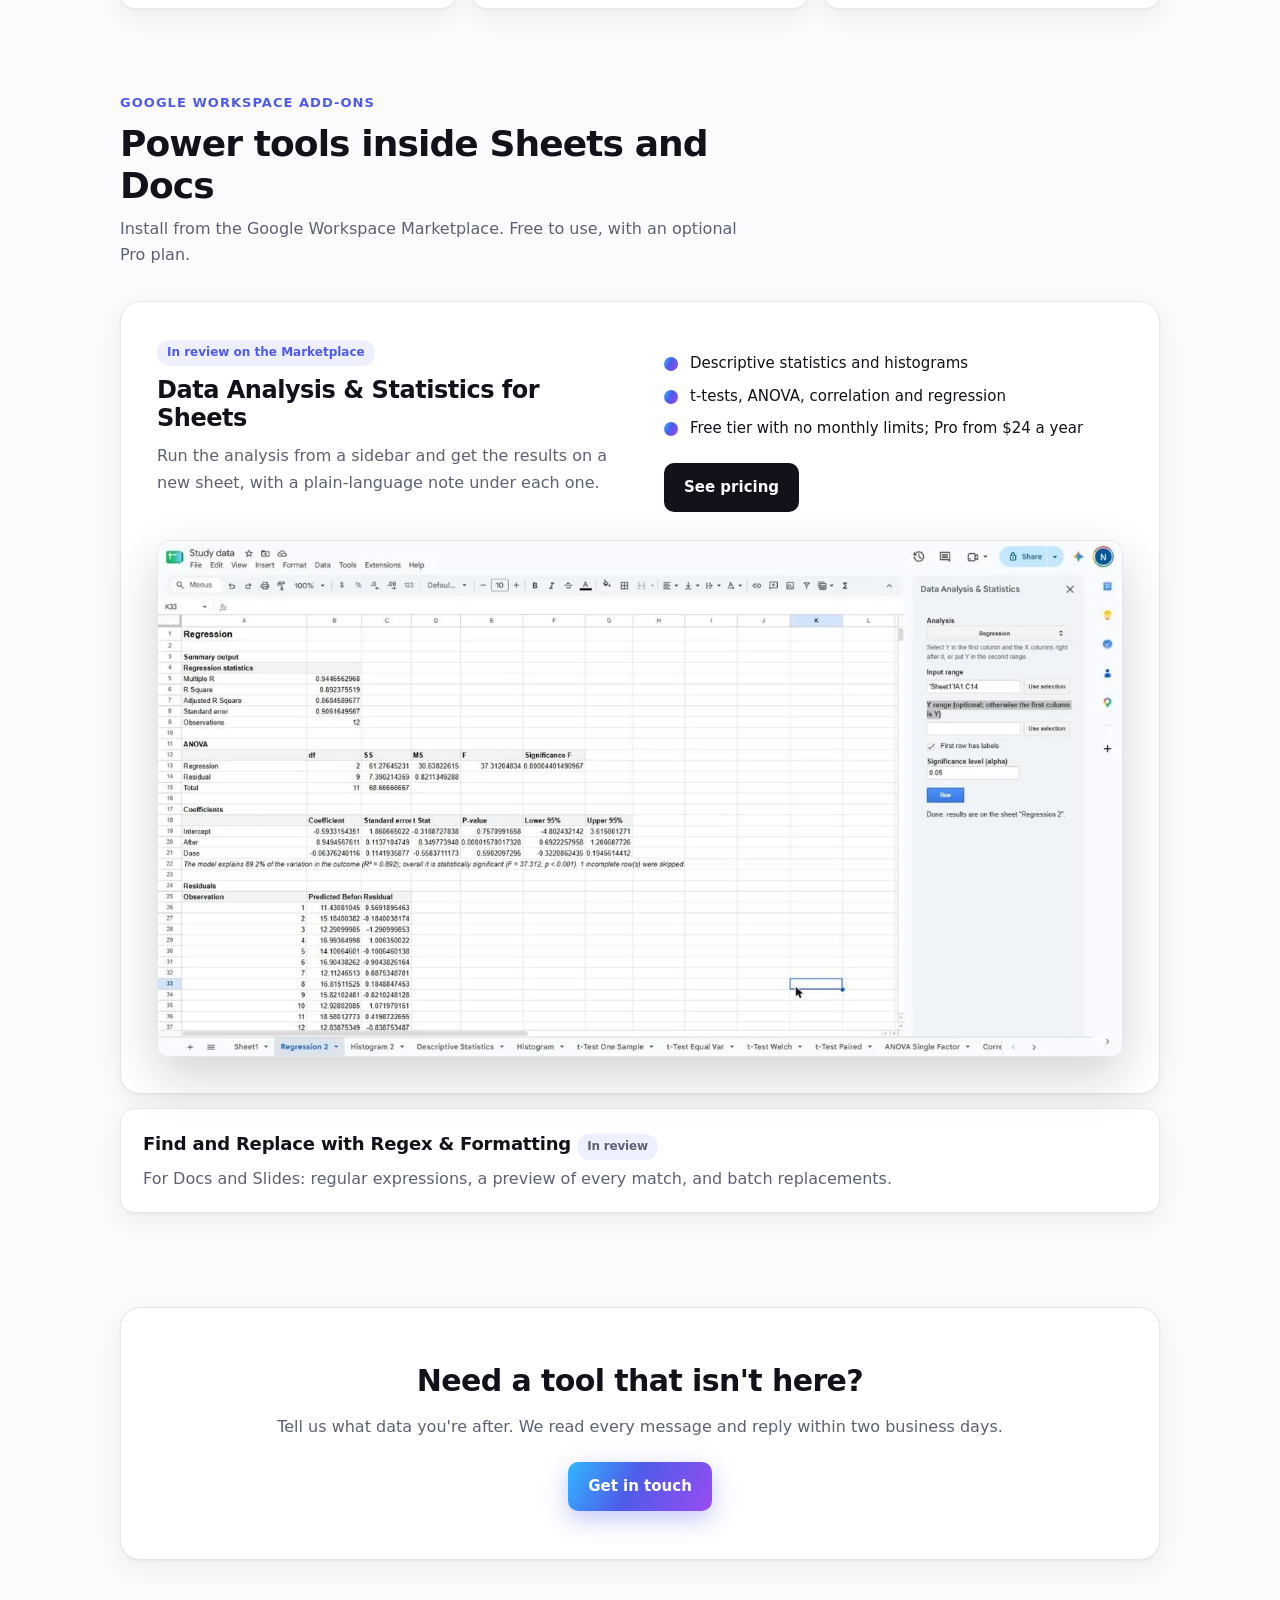
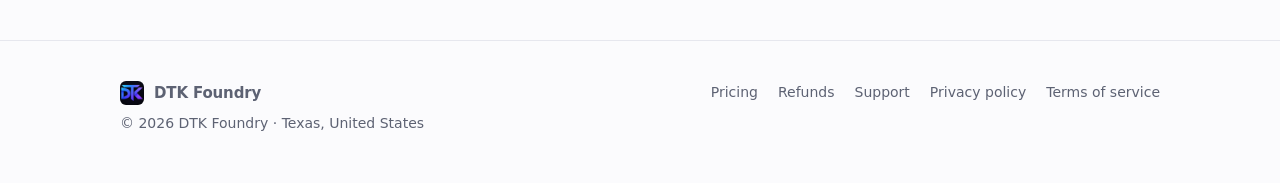
==== commit 7a8b57ab: "Fix stretched add-on screenshot; show it full width under the text Co-Authored-By: Claude Opus 5.5 <" ====
--- a/index.html
+++ b/index.html
@@ -100,6 +100,8 @@
           <h3>Data Analysis &amp; Statistics for Sheets</h3>
           <p>Run the analysis from a sidebar and get the results on a new sheet, with a plain-language note under
           each one.</p>
+        </div>
+        <div>
           <ul>
             <li>Descriptive statistics and histograms</li>
             <li>t-tests, ANOVA, correlation and regression</li>
--- a/style.css
+++ b/style.css
@@ -21,7 +21,7 @@
   -webkit-font-smoothing: antialiased;
 }
 a { color: var(--accent); text-underline-offset: 3px; }
-img { max-width: 100%; display: block; }
+img { max-width: 100%; height: auto; display: block; }
 .wrap { max-width: var(--wide); margin: 0 auto; padding: 0 20px; }
 
 /* Header */
@@ -82,13 +82,13 @@
 .tile .more { margin-top: auto; padding-top: 6px; font-size: 14px; font-weight: 600; color: var(--accent); }
 
 /* Add-on feature */
-.feature { display: grid; grid-template-columns: 1fr 1.25fr; gap: 40px; align-items: center; background: var(--surface); border: 1px solid var(--line); border-radius: 20px; padding: 36px; box-shadow: var(--shadow); }
+.feature { display: grid; grid-template-columns: 1fr 1fr; gap: 28px 48px; align-items: end; background: var(--surface); border: 1px solid var(--line); border-radius: 20px; padding: 36px; box-shadow: var(--shadow); }
 .feature h3 { font-size: 24px; letter-spacing: -.02em; margin: 10px 0 10px; line-height: 1.2; }
 .feature p { color: var(--muted); margin: 0 0 16px; }
 .feature ul { margin: 0 0 22px; padding: 0; list-style: none; display: grid; gap: 8px; }
 .feature li { padding-left: 26px; position: relative; font-size: 15px; }
 .feature li::before { content: ""; position: absolute; left: 0; top: 6px; width: 14px; height: 14px; border-radius: 50%; background: var(--grad); }
-.shot { border-radius: 12px; overflow: hidden; border: 1px solid var(--line); box-shadow: 0 20px 50px rgba(18, 19, 26, .18); }
+.shot { grid-column: 1 / -1; border-radius: 12px; overflow: hidden; border: 1px solid var(--line); box-shadow: 0 20px 50px rgba(18, 19, 26, .18); }
 .badge { display: inline-block; font-size: 12px; font-weight: 600; padding: 3px 10px; border-radius: 999px; background: var(--accent-soft); color: var(--accent); }
 .badge.dim { color: var(--muted); }
 .btn-solid { background: var(--fg); color: var(--bg); }
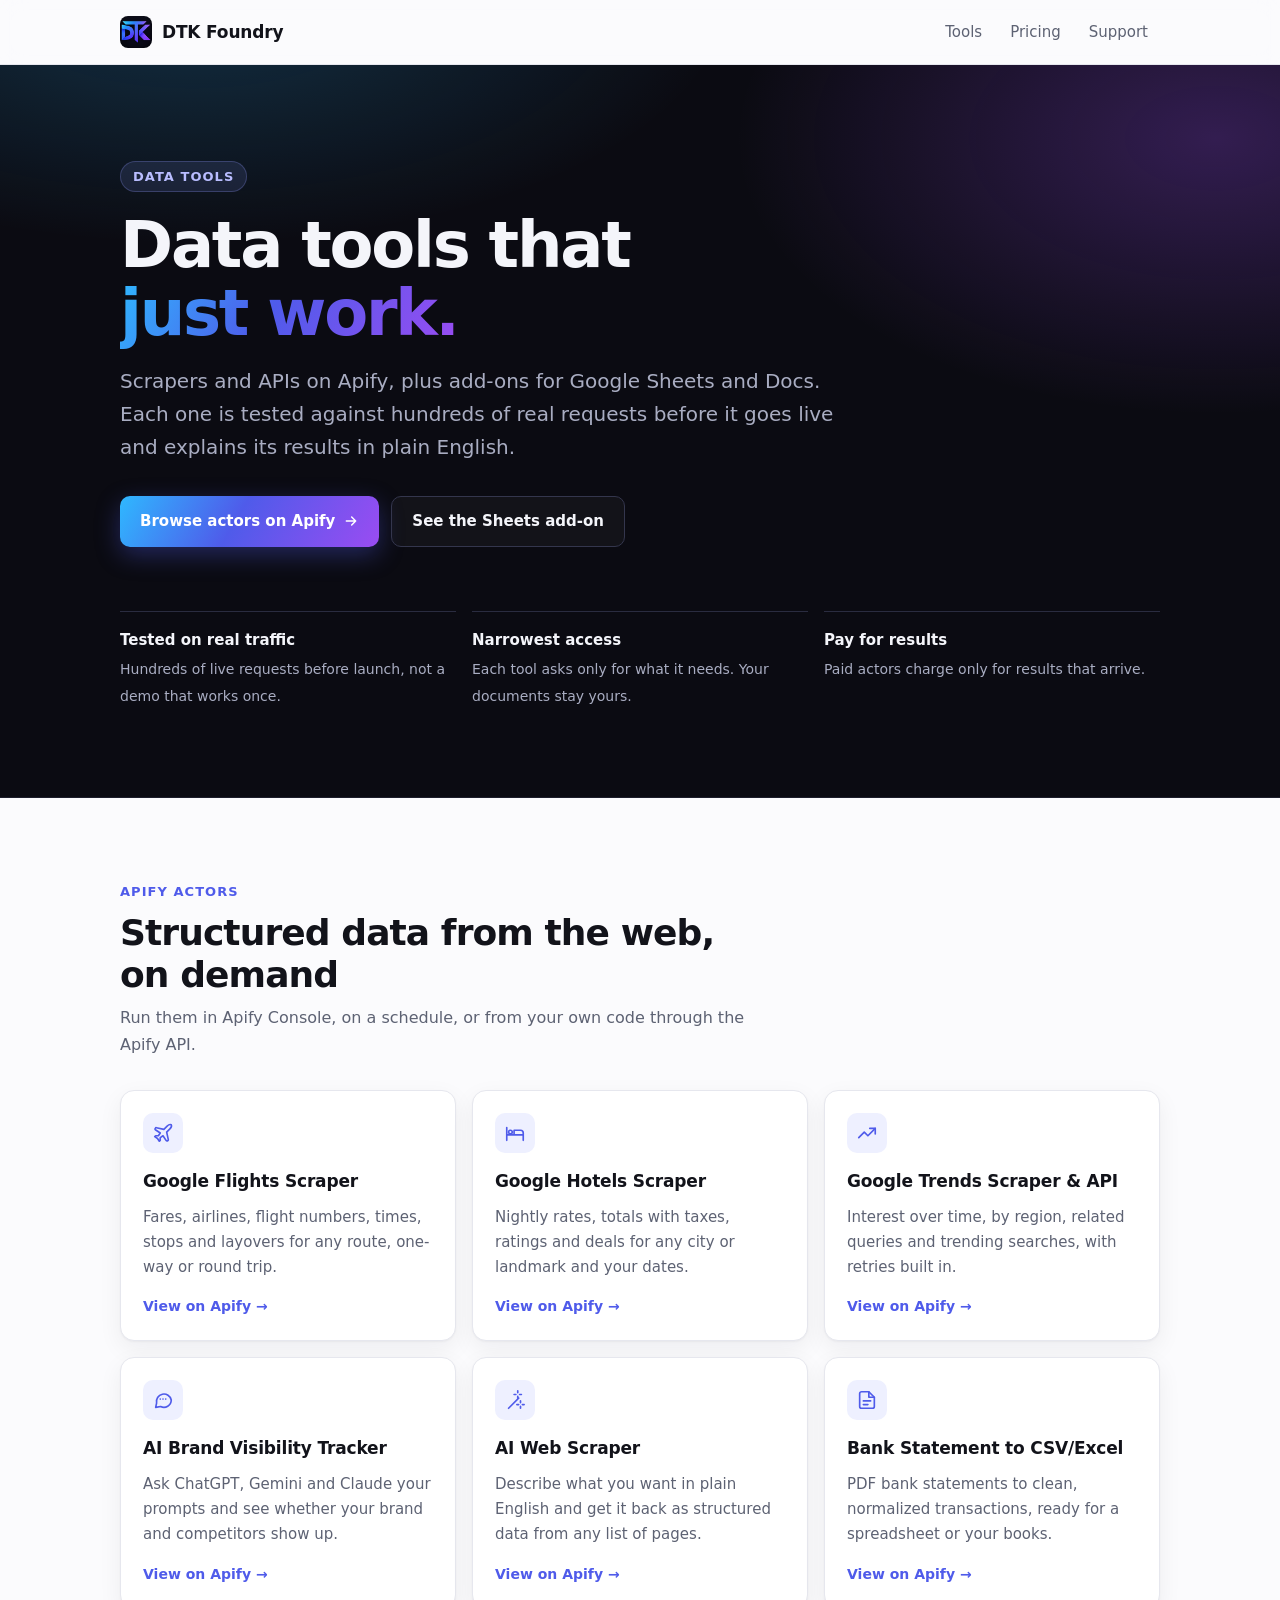
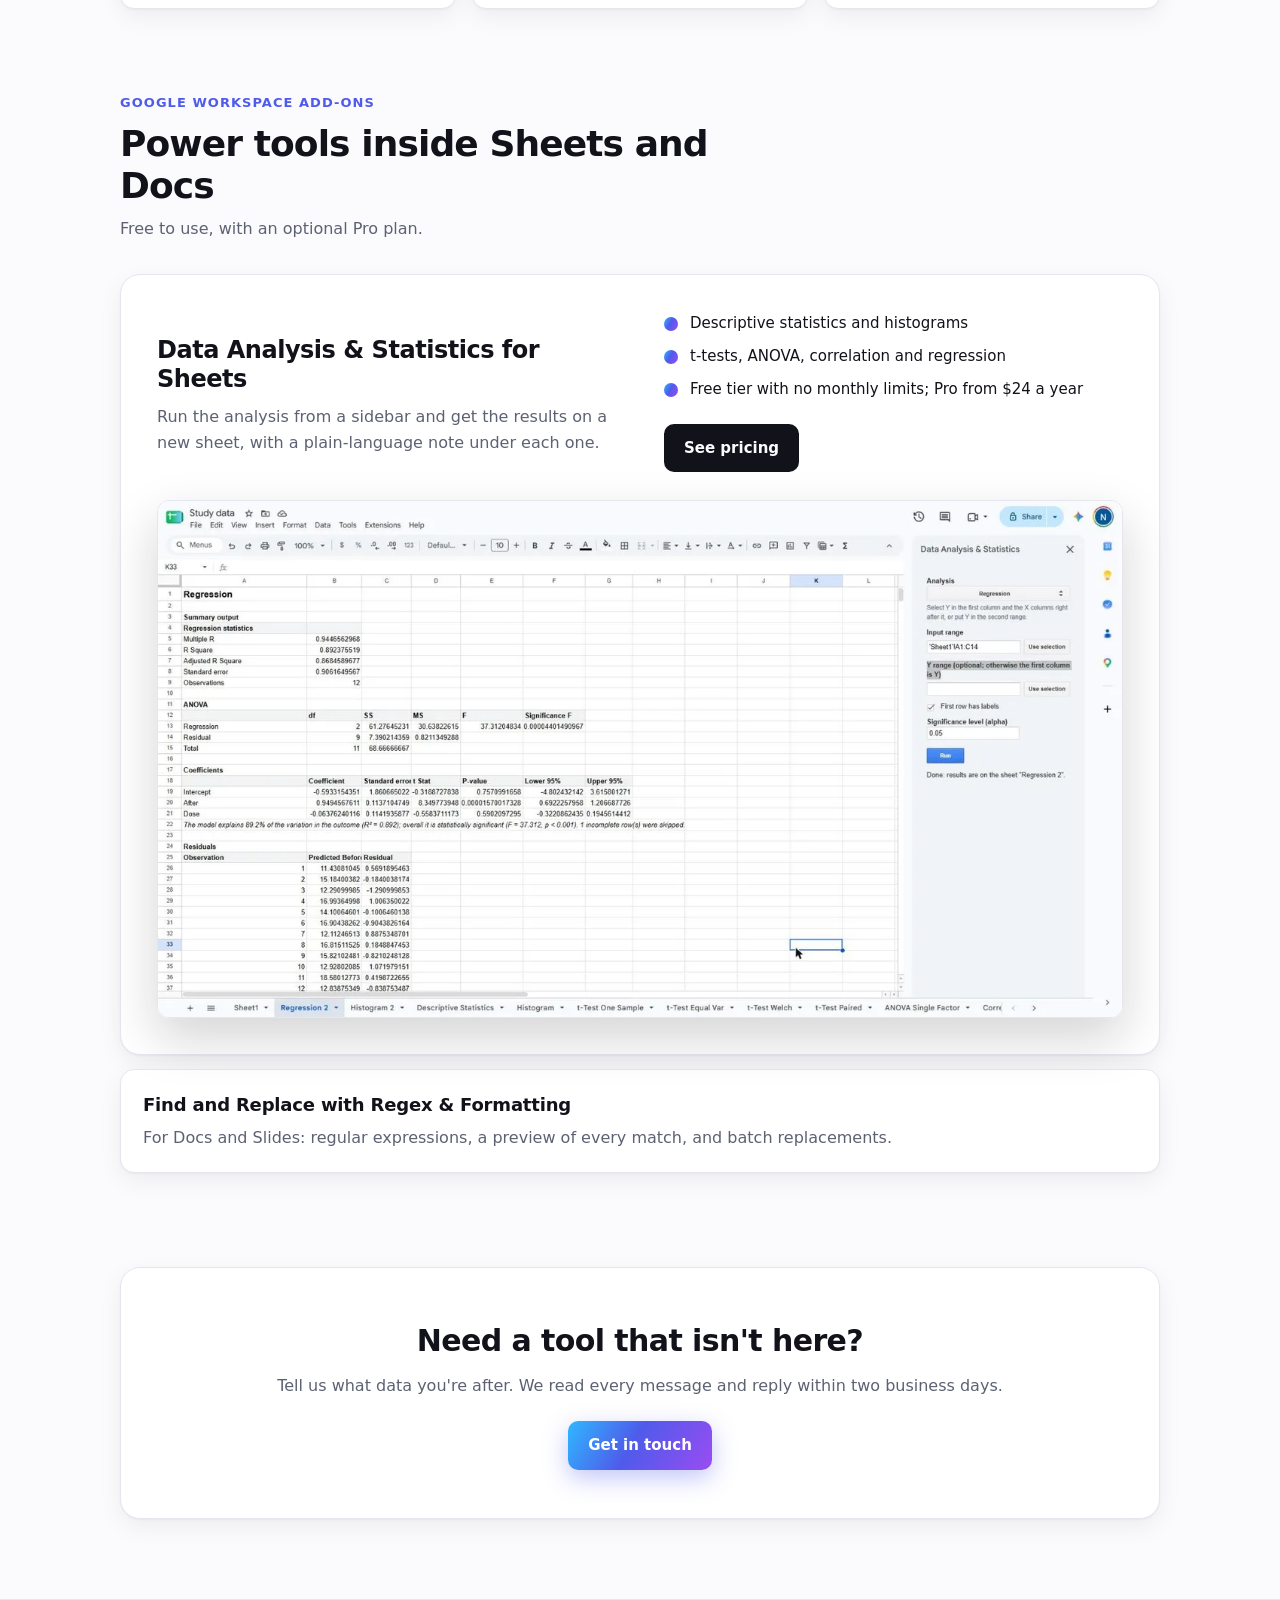
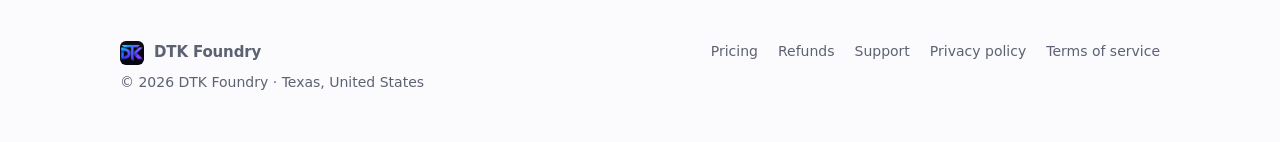
==== commit 3a4ce570: "Remove in-review badges and Marketplace wording (Marketplace review asks for no coming-soon text or " ====
--- a/index.html
+++ b/index.html
@@ -92,11 +92,10 @@
       <div class="section-head">
         <span class="kicker">Google Workspace add-ons</span>
         <h2>Power tools inside Sheets and Docs</h2>
-        <p>Install from the Google Workspace Marketplace. Free to use, with an optional Pro plan.</p>
+        <p>Free to use, with an optional Pro plan.</p>
       </div>
       <div class="feature">
         <div>
-          <span class="badge">In review on the Marketplace</span>
           <h3>Data Analysis &amp; Statistics for Sheets</h3>
           <p>Run the analysis from a sidebar and get the results on a new sheet, with a plain-language note under
           each one.</p>
@@ -116,7 +115,7 @@
       </div>
       <div class="mini card">
         <div>
-          <h3>Find and Replace with Regex &amp; Formatting <span class="badge dim">In review</span></h3>
+          <h3>Find and Replace with Regex &amp; Formatting</h3>
           <p>For Docs and Slides: regular expressions, a preview of every match, and batch replacements.</p>
         </div>
       </div>
